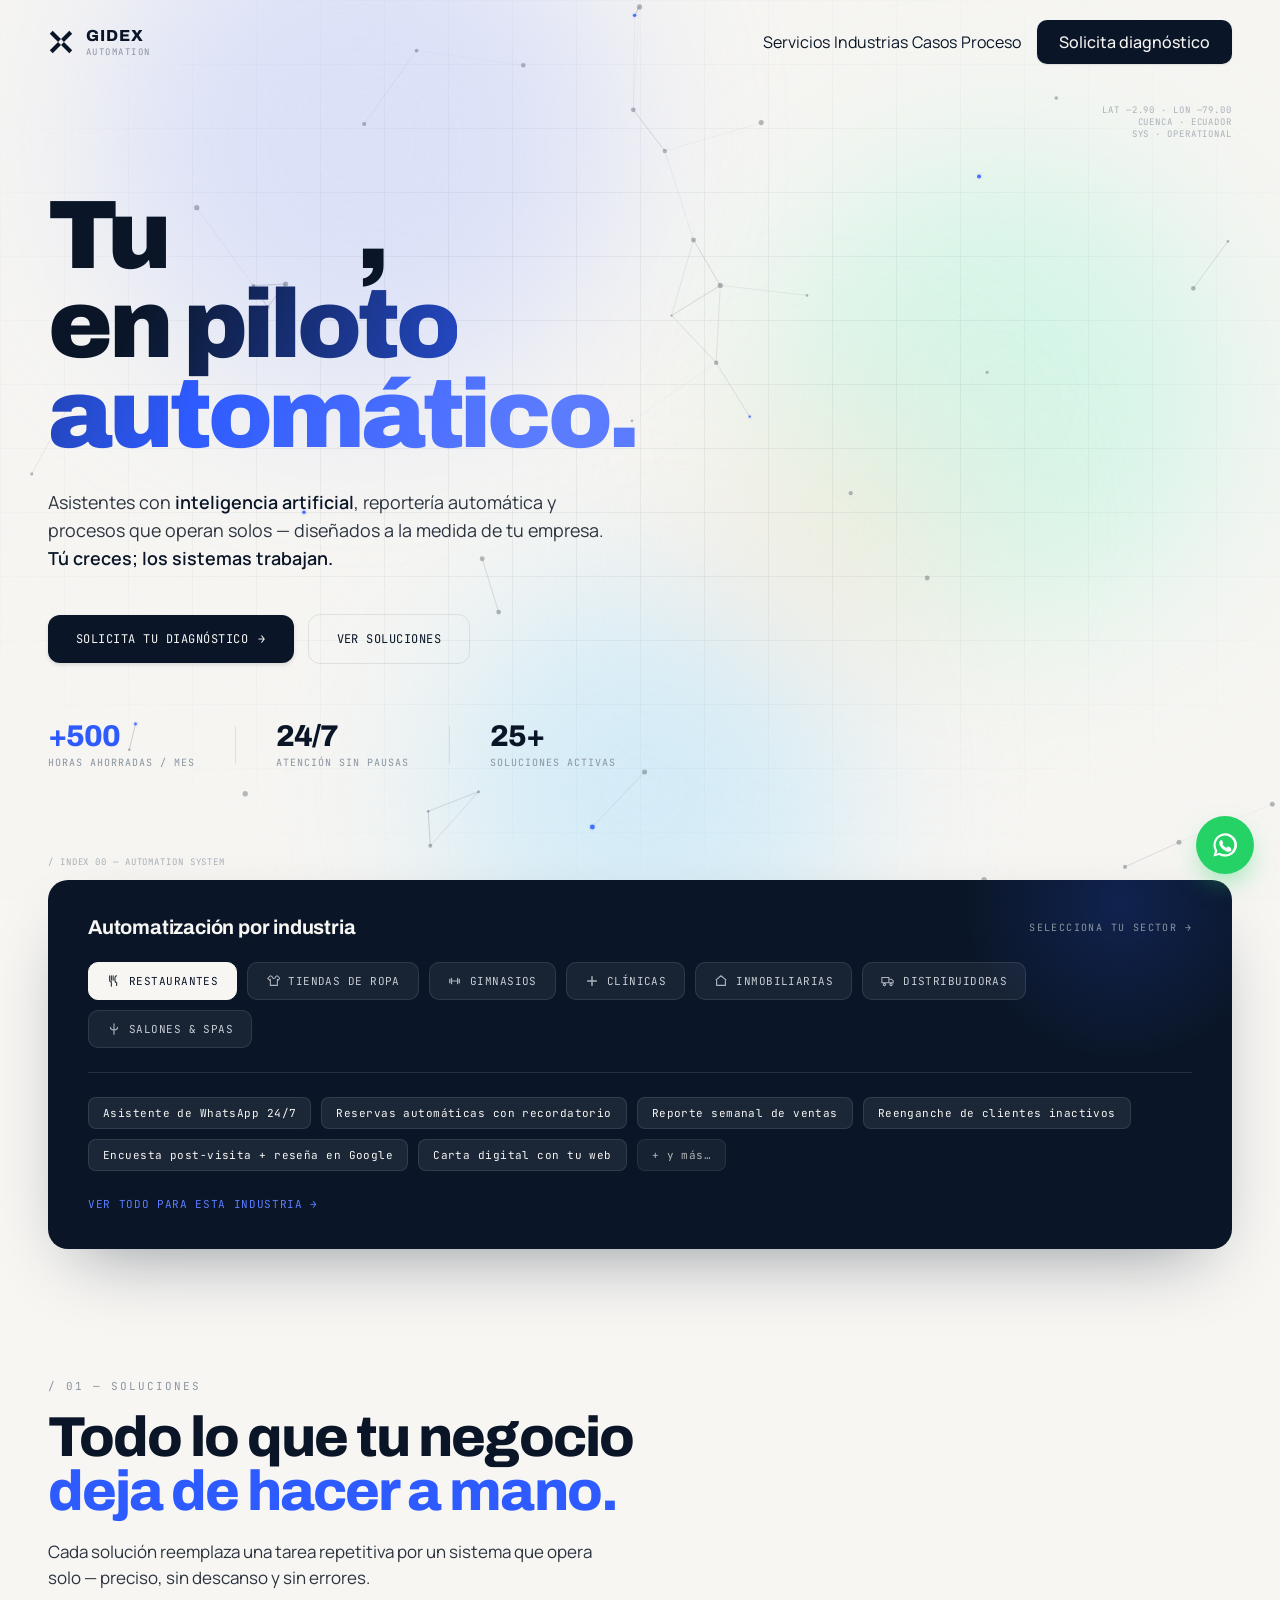
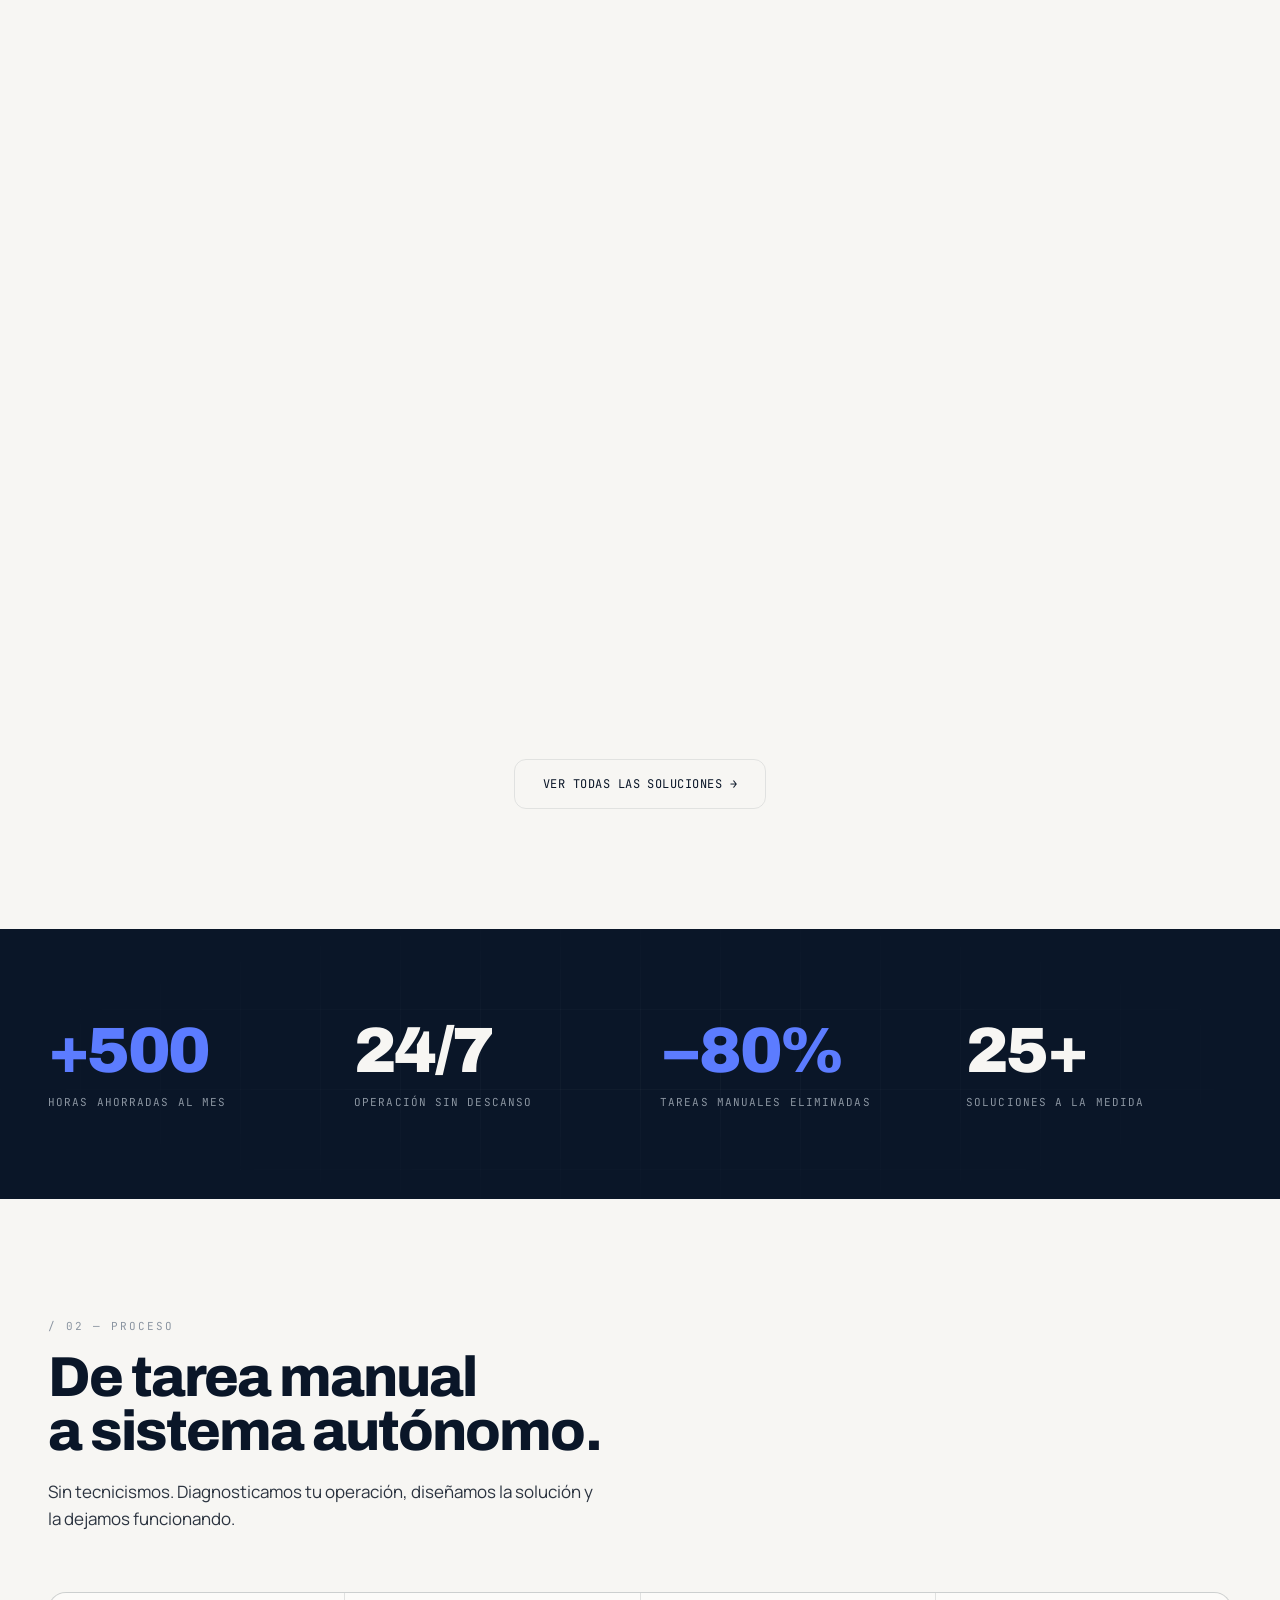
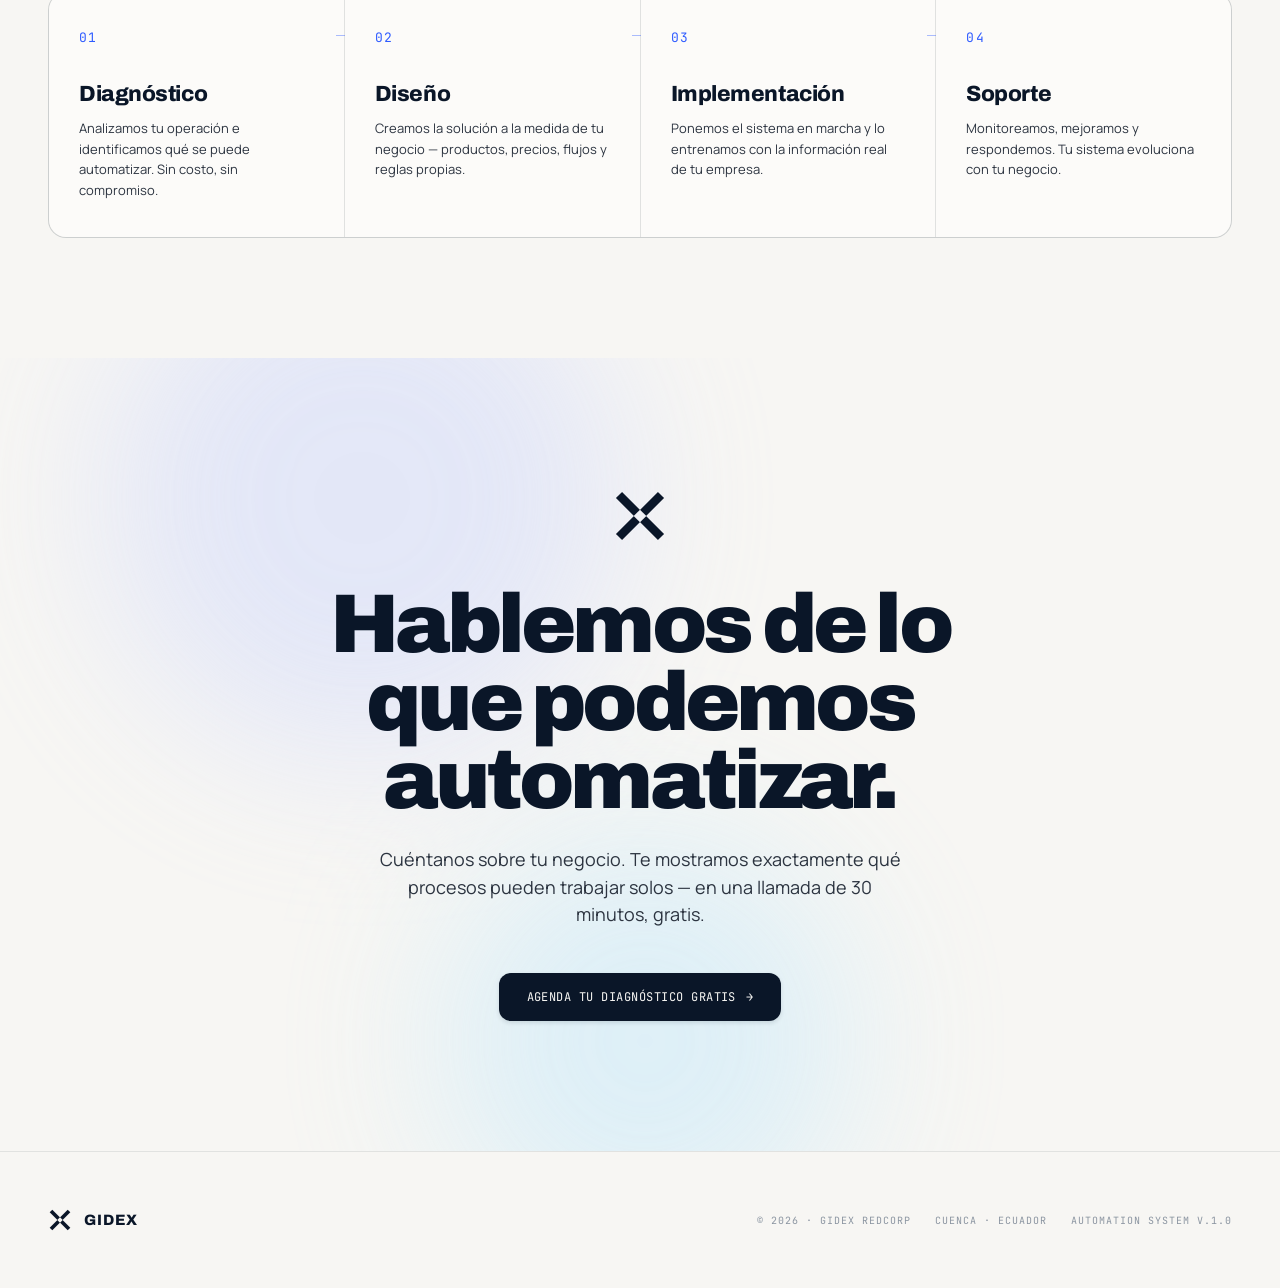
==== index.html @ 41664b33 "Add files via upload" ====
<!DOCTYPE html>
<html lang="es">
<head>
<meta charset="UTF-8" />
<meta name="viewport" content="width=device-width, initial-scale=1.0" />
<title>GIDEX — Automatización Inteligente para tu Negocio</title>
<meta name="description" content="Asistentes con IA, reportería automática y procesos que operan solos, a la medida de tu empresa en Cuenca, Ecuador." />
<link rel="canonical" href="https://app.gidex.company" />
<meta property="og:type" content="website" />
<meta property="og:title" content="GIDEX — Automatización Inteligente para tu Negocio" />
<meta property="og:description" content="Asistentes con IA, reportería automática y procesos que operan solos, a la medida de tu empresa en Cuenca, Ecuador." />
<meta property="og:url" content="https://app.gidex.company" />
<meta property="og:image" content="https://app.gidex.company/assets/ogimage.jpg" />
<meta name="twitter:card" content="summary_large_image" />
<meta name="twitter:title" content="GIDEX — Automatización Inteligente para tu Negocio" />
<meta name="twitter:description" content="Asistentes con IA, reportería automática y procesos que operan solos, a la medida de tu empresa en Cuenca, Ecuador." />
<meta name="twitter:image" content="https://app.gidex.company/assets/ogtwitter.jpg" />
<meta name="theme-color" content="#0A1628" />
<link rel="icon" type="image/png" sizes="32x32" href="/assets/favicon32.png" />
<link rel="icon" type="image/png" sizes="16x16" href="/assets/favicon16.png" />
<link rel="icon" type="image/png" sizes="192x192" href="/assets/favicon192.png" />
<link rel="apple-touch-icon" href="/assets/appletouchicon.png" />
<link rel="preconnect" href="https://fonts.googleapis.com">
<link rel="preconnect" href="https://fonts.gstatic.com" crossorigin>
<link href="https://fonts.googleapis.com/css2?family=Archivo:wght@500;600;700;800;900&family=Manrope:wght@300;400;500;600;700&family=JetBrains+Mono:wght@400;500&display=swap" rel="stylesheet">
<link rel="stylesheet" href="/assets/styles.css" />
<script defer src="/assets/app.js"></script>
</head>
<body>
<nav class="nav" id="nav">
  <a class="brand" href="/">
    <svg viewBox="0 0 200 200"><defs><mask id="nv"><rect width="200" height="200" fill="white"/><rect x="84" y="84" width="32" height="32" transform="rotate(45 100 100)" fill="black"/></mask></defs><g mask="url(#nv)"><path d="M 14 36 L 36 14 L 186 164 L 164 186 Z" fill="#0A1628"/><path d="M 164 14 L 186 36 L 36 186 L 14 164 Z" fill="#0A1628"/></g></svg>
    <div><div class="name">GIDEX</div><div class="sub">Automation</div></div>
  </a>
  <div class="nav-links" id="navLinks">
    <a data-v="servicios" href="/servicios">Servicios</a>
    <a data-v="industrias" href="/industrias">Industrias</a>
    <a data-v="casos" href="/casos">Casos</a>
    <a data-v="proceso" href="/proceso">Proceso</a>
    <a data-v="contacto" class="nav-cta" href="/contacto">Solicita diagnóstico</a>
  </div>
  <button class="burger" onclick="toggleMenu()"><span></span><span></span><span></span></button>
</nav>
<div class="view active">
  <section class="hero">
    <div class="mesh"><div class="blob b1"></div><div class="blob b2"></div><div class="blob b3"></div><div class="blob b4"></div></div>
    <div class="hero-grid-lines"></div>
    <canvas id="net"></canvas>
    <div class="hero-coord tr">LAT —2.90 · LON —79.00<br/>CUENCA · ECUADOR<br/>SYS · OPERATIONAL</div>
    <div class="hero-coord bl">/ INDEX 00 — AUTOMATION SYSTEM</div>
    <div class="hero-inner">
      <h1><span class="hl1">Tu <span class="rotator" id="hRotator"><span class="rw" id="rwWord">restaurante</span></span>,</span><br/><span class="grad">en piloto automático.</span></h1>
      <p class="hero-sub">Asistentes con <strong>inteligencia artificial</strong>, reportería automática y procesos que operan solos — diseñados a la medida de tu empresa. <strong>Tú creces; los sistemas trabajan.</strong></p>
      <div class="hero-cta-row">
        <a class="btn btn-primary" href="/contacto">Solicita tu diagnóstico <span class="arrow">→</span></a>
        <a class="btn btn-ghost" href="/servicios">Ver soluciones</a>
      </div>
      <div class="hero-trust">
        <div class="trust-item"><span class="num"><span class="accent">+500</span></span><span class="lbl">Horas ahorradas / mes</span></div>
        <div class="trust-div"></div>
        <div class="trust-item"><span class="num">24/7</span><span class="lbl">Atención sin pausas</span></div>
        <div class="trust-div"></div>
        <div class="trust-item"><span class="num">25+</span><span class="lbl">Soluciones activas</span></div>
      </div>
    </div>
  </section>

  <!-- Industry bar -->
  <section class="industries-bar">
    <div class="ind-inner">
      <div class="ind-head"><div class="t">Automatización por industria</div><div class="s">Selecciona tu sector →</div></div>
      <div class="ind-btns" id="indBtns"></div>
      <div class="ind-result" id="indResult"></div>
      <div class="ind-explore"><a id="indExplore" href="/industrias">Ver todo para esta industria →</a></div>
    </div>
  </section>

  <!-- Services preview -->
  <section class="services">
    <div class="wrap">
      <div class="sec-head reveal">
        <div class="section-num num">/ 01 — SOLUCIONES</div>
        <h2>Todo lo que tu negocio <span class="accent">deja de hacer a mano.</span></h2>
        <p>Cada solución reemplaza una tarea repetitiva por un sistema que opera solo — preciso, sin descanso y sin errores.</p>
      </div>
      <div class="svc-grid" id="svcPreview"></div>
      <div class="svc-more reveal"><a class="btn btn-ghost" href="/servicios">Ver todas las soluciones →</a></div>
    </div>
  </section>

  <!-- Impact -->
  <section class="impact">
    <div class="impact-grid">
      <div class="impact-item reveal"><div class="big"><span class="ac">+500</span></div><div class="lbl">Horas ahorradas al mes</div></div>
      <div class="impact-item reveal"><div class="big">24/7</div><div class="lbl">Operación sin descanso</div></div>
      <div class="impact-item reveal"><div class="big"><span class="ac">−80%</span></div><div class="lbl">Tareas manuales eliminadas</div></div>
      <div class="impact-item reveal"><div class="big">25+</div><div class="lbl">Soluciones a la medida</div></div>
    </div>
  </section>

  <!-- How (teaser) -->
  <section class="how">
    <div class="wrap">
      <div class="sec-head reveal">
        <div class="section-num num">/ 02 — PROCESO</div>
        <h2>De tarea manual<br/>a sistema autónomo.</h2>
        <p>Sin tecnicismos. Diagnosticamos tu operación, diseñamos la solución y la dejamos funcionando.</p>
      </div>
      <div class="steps reveal">
        <div class="step"><div class="sn">01</div><div class="st">Diagnóstico</div><div class="sd">Analizamos tu operación e identificamos qué se puede automatizar. Sin costo, sin compromiso.</div><div class="conn"></div></div>
        <div class="step"><div class="sn">02</div><div class="st">Diseño</div><div class="sd">Creamos la solución a la medida de tu negocio — productos, precios, flujos y reglas propias.</div><div class="conn"></div></div>
        <div class="step"><div class="sn">03</div><div class="st">Implementación</div><div class="sd">Ponemos el sistema en marcha y lo entrenamos con la información real de tu empresa.</div><div class="conn"></div></div>
        <div class="step"><div class="sn">04</div><div class="st">Soporte</div><div class="sd">Monitoreamos, mejoramos y respondemos. Tu sistema evoluciona con tu negocio.</div></div>
      </div>
    </div>
  </section>

  <!-- Mini CTA -->
  <section class="cta" style="min-height:auto;padding:130px 48px;">
    <div class="mesh"><div class="blob b1"></div><div class="blob b3"></div></div>
    <div class="cta-inner reveal">
      <svg class="cta-mark" viewBox="0 0 200 200"><defs><mask id="ct1"><rect width="200" height="200" fill="white"/><rect x="84" y="84" width="32" height="32" transform="rotate(45 100 100)" fill="black"/></mask></defs><g mask="url(#ct1)"><path d="M 14 36 L 36 14 L 186 164 L 164 186 Z" fill="#0A1628"/><path d="M 164 14 L 186 36 L 36 186 L 14 164 Z" fill="#0A1628"/></g></svg>
      <h2>Hablemos de lo<br/>que podemos automatizar.</h2>
      <p>Cuéntanos sobre tu negocio. Te mostramos exactamente qué procesos pueden trabajar solos — en una llamada de 30 minutos, gratis.</p>
      <a class="btn btn-primary" href="/contacto">Agenda tu diagnóstico gratis <span class="arrow">→</span></a>
    </div>
  </section>
</div>
<!-- ===== FOOTER ===== -->
<footer>
  <div class="foot-inner">
    <div class="foot-brand">
      <svg viewBox="0 0 200 200"><defs><mask id="ft"><rect width="200" height="200" fill="white"/><rect x="84" y="84" width="32" height="32" transform="rotate(45 100 100)" fill="black"/></mask></defs><g mask="url(#ft)"><path d="M 14 36 L 36 14 L 186 164 L 164 186 Z" fill="#0A1628"/><path d="M 164 14 L 186 36 L 36 186 L 14 164 Z" fill="#0A1628"/></g></svg>
      <span class="n">GIDEX</span>
    </div>
    <div class="foot-meta"><span>© 2026 · GIDEX REDCORP</span><span>Cuenca · Ecuador</span><span>Automation System v.1.0</span></div>
  </div>
</footer>

<!-- Floating WhatsApp -->
<a class="wa-fab" id="waFab" href="https://wa.me/593978961466" target="_blank" rel="noopener" aria-label="WhatsApp">
  <svg width="28" height="28" viewBox="0 0 24 24" fill="currentColor"><path d="M12 2a10 10 0 00-8.6 15l-1.3 4.8 4.9-1.3A10 10 0 1012 2zm0 18a8 8 0 01-4.1-1.1l-.3-.2-2.9.8.8-2.8-.2-.3A8 8 0 1112 20zm4.4-6c-.2-.1-1.4-.7-1.6-.8-.2-.1-.4-.1-.5.1l-.7.9c-.1.2-.3.2-.5.1a6.5 6.5 0 01-3.2-2.8c-.1-.2 0-.4.1-.5l.4-.5c.1-.2.1-.3 0-.5l-.7-1.7c-.2-.4-.4-.4-.5-.4h-.5a1 1 0 00-.7.3c-.2.3-.9.9-.9 2.2s.9 2.5 1 2.7c.1.2 1.8 2.9 4.5 4 .6.3 1.1.4 1.5.6.6.2 1.2.2 1.6.1.5-.1 1.4-.6 1.6-1.1.2-.6.2-1 .1-1.1z"/></svg>
</a>
</body>
</html>
---- assets/styles.css ----
:root{
    --ink:#0A1628; --ink-2:#16213A; --graphite:#2C3440;
    --titanium:#8B95A1; --silver:#C8CDD4;
    --paper:#F7F6F3; --paper-2:#FCFBF9; --bone:#EDEAE3;
    --line:rgba(10,22,40,0.09); --line-2:rgba(10,22,40,0.05);
    --accent:#2E5BFF; --accent-soft:#5C7CFF; --accent-deep:#1E3FCC;
    --green:#22C55E;
    --glow-1:#C7D2FE; --glow-2:#BBF7E0; --glow-3:#BAE6FD; --glow-4:#FDE6D3;
    --ease:cubic-bezier(0.22,1,0.36,1);
  }
  *{margin:0;padding:0;box-sizing:border-box;}
  html{scroll-behavior:smooth;}
  body{background:var(--paper);color:var(--ink);font-family:'Manrope',sans-serif;font-weight:400;-webkit-font-smoothing:antialiased;overflow-x:hidden;}
  body::after{content:"";position:fixed;inset:0;pointer-events:none;z-index:300;opacity:0.035;
    background-image:url("data:image/svg+xml,%3Csvg xmlns='http://www.w3.org/2000/svg' width='120' height='120'%3E%3Cfilter id='n'%3E%3CfeTurbulence type='fractalNoise' baseFrequency='0.9' numOctaves='3'/%3E%3C/filter%3E%3Crect width='100%25' height='100%25' filter='url(%23n)'/%3E%3C/svg%3E");mix-blend-mode:multiply;}
  a{text-decoration:none;color:inherit;}

  .mono{font-family:'JetBrains Mono',monospace;font-size:11px;letter-spacing:0.1em;text-transform:uppercase;color:var(--graphite);font-weight:500;}
  .mono-sm{font-family:'JetBrains Mono',monospace;font-size:10px;letter-spacing:0.14em;text-transform:uppercase;color:var(--titanium);font-weight:400;}
  .section-num{font-family:'JetBrains Mono',monospace;font-size:11px;color:var(--titanium);letter-spacing:0.18em;}
  .accent{color:var(--accent);}

  /* ===== NAV ===== */
  .nav{position:fixed;top:0;left:0;right:0;z-index:100;display:flex;justify-content:space-between;align-items:center;padding:20px 48px;transition:all 0.4s var(--ease);}
  .nav.scrolled{padding:13px 48px;background:rgba(247,246,243,0.72);backdrop-filter:blur(18px) saturate(1.4);border-bottom:1px solid var(--line);}
  .brand{display:flex;align-items:center;gap:12px;cursor:pointer;}
  .brand svg{width:26px;height:26px;transition:transform 0.6s var(--ease);}
  .brand:hover svg{transform:rotate(90deg);}
  .brand .name{font-family:'Archivo',sans-serif;font-weight:800;letter-spacing:0.06em;font-size:16px;}
  .brand .sub{font-family:'JetBrains Mono',monospace;font-size:9px;letter-spacing:0.16em;color:var(--titanium);text-transform:uppercase;margin-top:2px;}
  .nav-links{display:flex;align-items:center;gap:4px;}
  
  .nav-links a{display:inline-block;text-decoration:none;}
  .nav-links button{background:none;border:none;cursor:pointer;color:var(--graphite);font-family:'JetBrains Mono',monospace;font-size:11px;letter-spacing:0.06em;text-transform:uppercase;padding:9px 15px;border-radius:8px;transition:all 0.25s var(--ease);}
  
  .nav-links a:hover,.nav-links button:hover{color:var(--ink);background:rgba(10,22,40,0.04);}
  
  .nav-links a.active,.nav-links button.active{color:var(--ink);}
  
  .nav-links a.active::after,.nav-links button.active::after{content:"";display:block;width:4px;height:4px;border-radius:50%;background:var(--accent);margin:3px auto 0;}
  .nav-cta{margin-left:12px;background:var(--ink)!important;color:var(--paper)!important;padding:11px 22px!important;border-radius:10px;font-weight:500;box-shadow:0 1px 2px rgba(10,22,40,0.1);}
  .nav-cta:hover{background:var(--accent)!important;transform:translateY(-1px);box-shadow:0 8px 20px -6px rgba(46,91,255,0.5);}
  .nav-cta.active::after{display:none!important;}
  .burger{display:none;background:none;border:1px solid var(--line);border-radius:9px;padding:9px 11px;cursor:pointer;}
  .burger span{display:block;width:18px;height:1.6px;background:var(--ink);margin:3.5px 0;transition:0.3s var(--ease);}

  /* ===== VIEWS ===== */
  .view{display:none;}
  .view.active{display:block;}

  /* ===== shared ===== */
  .wrap{max-width:1340px;margin:0 auto;}
  .pad{padding:0 48px;}
  .btn{font-family:'JetBrains Mono',monospace;font-size:12px;letter-spacing:0.04em;text-transform:uppercase;padding:16px 28px;border-radius:12px;cursor:pointer;border:none;transition:all 0.3s var(--ease);display:inline-flex;align-items:center;gap:10px;}
  .btn-primary{background:var(--ink);color:var(--paper);box-shadow:0 2px 4px rgba(10,22,40,0.12);}
  .btn-primary:hover{background:var(--accent);transform:translateY(-2px);box-shadow:0 14px 32px -8px rgba(46,91,255,0.55);}
  .btn-primary .arrow{transition:transform 0.3s var(--ease);}
  .btn-primary:hover .arrow{transform:translateX(4px);}
  .btn-ghost{background:transparent;color:var(--ink);border:1px solid var(--line);}
  .btn-ghost:hover{border-color:var(--ink);background:rgba(10,22,40,0.03);}
  .btn-light{background:var(--paper);color:var(--ink);}
  .btn-light:hover{transform:translateY(-2px);box-shadow:0 14px 32px -8px rgba(0,0,0,0.4);}

  .reveal{opacity:0;transform:translateY(34px);transition:opacity 0.85s var(--ease),transform 0.85s var(--ease);}
  .reveal.in{opacity:1;transform:translateY(0);}

  .sec-head{margin:0 auto 60px;}
  .sec-head .num{margin-bottom:18px;}
  .sec-head h2{font-family:'Archivo',sans-serif;font-weight:800;font-size:clamp(34px,4.4vw,60px);letter-spacing:-0.035em;line-height:0.96;max-width:18ch;}
  .sec-head p{margin-top:20px;font-size:17px;line-height:1.55;color:var(--graphite);max-width:560px;}

  /* mesh */
  .mesh{position:absolute;inset:0;z-index:0;overflow:hidden;pointer-events:none;}
  .mesh .blob{position:absolute;border-radius:50%;filter:blur(80px);opacity:0.55;}
  .blob.b1{width:520px;height:520px;background:var(--glow-1);top:-120px;left:8%;animation:drift1 22s ease-in-out infinite;}
  .blob.b2{width:460px;height:460px;background:var(--glow-2);top:18%;right:4%;animation:drift2 26s ease-in-out infinite;}
  .blob.b3{width:420px;height:420px;background:var(--glow-3);bottom:-100px;left:34%;animation:drift3 30s ease-in-out infinite;}
  .blob.b4{width:300px;height:300px;background:var(--glow-4);top:42%;left:54%;opacity:0.4;animation:drift1 28s ease-in-out infinite reverse;}
  @keyframes drift1{0%,100%{transform:translate(0,0) scale(1);}50%{transform:translate(40px,30px) scale(1.08);}}
  @keyframes drift2{0%,100%{transform:translate(0,0) scale(1);}50%{transform:translate(-50px,40px) scale(1.1);}}
  @keyframes drift3{0%,100%{transform:translate(0,0) scale(1);}50%{transform:translate(30px,-40px) scale(0.94);}}

  /* ===== HERO ===== */
  .hero{position:relative;min-height:100vh;display:flex;flex-direction:column;justify-content:center;padding:120px 48px 60px;overflow:hidden;}
  #net{position:absolute;inset:0;z-index:1;width:100%;height:100%;}
  .hero-grid-lines{position:absolute;inset:0;z-index:1;pointer-events:none;background-image:linear-gradient(var(--line-2) 1px,transparent 1px),linear-gradient(90deg,var(--line-2) 1px,transparent 1px);background-size:64px 64px;mask-image:radial-gradient(ellipse 80% 70% at 50% 45%,#000 30%,transparent 80%);}
  .hero-inner{position:relative;z-index:3;max-width:1340px;margin:0 auto;width:100%;}
  .hero-eyebrow{display:inline-flex;gap:12px;align-items:center;margin-bottom:30px;padding:8px 16px 8px 8px;border:1px solid var(--line);border-radius:100px;background:rgba(252,251,249,0.6);backdrop-filter:blur(8px);opacity:0;animation:rise 0.9s var(--ease) 0.1s forwards;}
  .hero-eyebrow .pill{font-family:'JetBrains Mono',monospace;font-size:10px;letter-spacing:0.1em;text-transform:uppercase;background:var(--ink);color:var(--paper);padding:4px 10px;border-radius:100px;}
  .hero-eyebrow .txt{font-family:'JetBrains Mono',monospace;font-size:11px;letter-spacing:0.08em;color:var(--graphite);text-transform:uppercase;}
  .live-dot{width:6px;height:6px;border-radius:50%;background:var(--green);animation:ping 2s infinite;}
  @keyframes ping{0%{box-shadow:0 0 0 0 rgba(34,197,94,0.5);}70%{box-shadow:0 0 0 7px rgba(34,197,94,0);}100%{box-shadow:0 0 0 0 rgba(34,197,94,0);}}
  .hero h1{font-family:'Archivo',sans-serif;font-weight:900;letter-spacing:-0.045em;line-height:0.92;font-size:clamp(48px,7.6vw,108px);max-width:14ch;opacity:0;animation:rise 1s var(--ease) 0.22s forwards;}
  .hero-kicker{display:inline-flex;align-items:center;gap:16px;margin-bottom:34px;opacity:0;animation:rise 0.9s var(--ease) 0.1s forwards;}
  .hero-kicker .hk-rule{width:0;height:2px;background:var(--accent);flex-shrink:0;animation:drawRule 0.7s var(--ease) 0.65s forwards;}
  .hero-kicker .hk-text{font-family:'JetBrains Mono',monospace;font-size:12px;letter-spacing:0.16em;text-transform:uppercase;color:var(--graphite);}
  @keyframes drawRule{from{width:0;}to{width:44px;}}
  .hero h1 .grad{background:linear-gradient(110deg,var(--ink) 10%,var(--accent) 55%,var(--accent-soft) 90%);-webkit-background-clip:text;background-clip:text;-webkit-text-fill-color:transparent;}
  .hero h1 .hl1{white-space:nowrap;}
  .hero h1 .rotator{display:inline-block;position:relative;vertical-align:baseline;transition:width 0.42s var(--ease);}
  .hero h1 .rotator .rw{display:inline-block;white-space:nowrap;transition:opacity 0.32s var(--ease),transform 0.32s var(--ease),filter 0.32s var(--ease);}
  .hero-sub{margin-top:30px;font-size:clamp(16px,1.4vw,19px);line-height:1.55;color:var(--graphite);max-width:560px;opacity:0;animation:rise 1s var(--ease) 0.36s forwards;}
  .hero-sub strong{color:var(--ink);font-weight:600;}
  .hero-cta-row{margin-top:42px;display:flex;gap:14px;align-items:center;flex-wrap:wrap;opacity:0;animation:rise 1s var(--ease) 0.5s forwards;}
  .hero-trust{margin-top:56px;display:flex;gap:40px;align-items:center;flex-wrap:wrap;opacity:0;animation:rise 1s var(--ease) 0.64s forwards;}
  .trust-item{display:flex;flex-direction:column;gap:4px;}
  .trust-item .num{font-family:'Archivo',sans-serif;font-weight:800;font-size:30px;letter-spacing:-0.03em;}
  .trust-item .lbl{font-family:'JetBrains Mono',monospace;font-size:10px;letter-spacing:0.1em;text-transform:uppercase;color:var(--titanium);}
  .trust-div{width:1px;height:38px;background:var(--line);}
  @keyframes rise{from{opacity:0;transform:translateY(28px);}to{opacity:1;transform:translateY(0);}}
  .hero-coord{position:absolute;z-index:3;font-family:'JetBrains Mono',monospace;font-size:9px;letter-spacing:0.1em;color:var(--titanium);text-transform:uppercase;opacity:0.7;}
  .hero-coord.tr{top:104px;right:48px;text-align:right;}
  .hero-coord.bl{bottom:32px;left:48px;}

  /* ===== INDUSTRY BAR ===== */
  .industries-bar{padding:0 48px;position:relative;z-index:5;margin-top:-20px;margin-bottom:130px;}
  .ind-inner{max-width:1340px;margin:0 auto;background:var(--ink);border-radius:20px;padding:36px 40px;box-shadow:0 30px 70px -30px rgba(10,22,40,0.45);position:relative;overflow:hidden;}
  .ind-inner::before{content:"";position:absolute;top:-40%;right:-5%;width:340px;height:340px;background:radial-gradient(circle,rgba(46,91,255,0.18),transparent 65%);}
  .ind-head{display:flex;justify-content:space-between;align-items:center;margin-bottom:24px;position:relative;z-index:2;flex-wrap:wrap;gap:12px;}
  .ind-head .t{font-family:'Archivo',sans-serif;font-weight:700;font-size:20px;color:var(--paper);letter-spacing:-0.01em;}
  .ind-head .s{font-family:'JetBrains Mono',monospace;font-size:10px;letter-spacing:0.14em;text-transform:uppercase;color:var(--titanium);}
  .ind-btns{display:flex;gap:10px;flex-wrap:wrap;position:relative;z-index:2;}
  .ind-btn{font-family:'JetBrains Mono',monospace;font-size:11px;letter-spacing:0.04em;text-transform:uppercase;padding:11px 18px;border-radius:10px;cursor:pointer;background:rgba(255,255,255,0.06);color:var(--silver);border:1px solid rgba(255,255,255,0.1);transition:all 0.25s var(--ease);display:flex;align-items:center;gap:8px;}
  .ind-btn:hover{background:rgba(255,255,255,0.12);color:var(--paper);transform:translateY(-1px);}
  .ind-btn.active{background:var(--paper);color:var(--ink);border-color:var(--paper);}
  .ind-btn .ico{width:14px;height:14px;opacity:0.85;}
  .ind-result{margin-top:24px;padding-top:24px;border-top:1px solid rgba(255,255,255,0.1);position:relative;z-index:2;display:flex;gap:10px;flex-wrap:wrap;min-height:44px;align-items:center;}
  .ind-tag{font-family:'JetBrains Mono',monospace;font-size:11px;letter-spacing:0.04em;color:var(--paper);padding:8px 14px;border-radius:8px;background:rgba(255,255,255,0.07);border:1px solid rgba(255,255,255,0.1);animation:tagIn 0.4s var(--ease) backwards;cursor:pointer;transition:all 0.2s var(--ease);}
  .ind-tag:hover{background:rgba(46,91,255,0.25);border-color:var(--accent-soft);}
  .ind-explore{margin-top:20px;position:relative;z-index:2;}
  .ind-explore a,.ind-explore button{background:none;border:none;color:var(--accent-soft);font-family:'JetBrains Mono',monospace;font-size:11px;letter-spacing:0.06em;text-transform:uppercase;cursor:pointer;display:inline-flex;align-items:center;gap:8px;transition:gap 0.25s var(--ease);}
  .ind-explore a:hover,.ind-explore button:hover{gap:14px;}
  @keyframes tagIn{from{opacity:0;transform:scale(0.9) translateY(6px);}to{opacity:1;transform:scale(1) translateY(0);}}

  /* ===== SERVICES preview (home) & full ===== */
  .services{padding:0 48px 120px;}
  .svc-grid{display:grid;grid-template-columns:repeat(3,1fr);gap:20px;}
  .svc-card{background:var(--paper-2);border:1px solid var(--line);border-radius:18px;padding:32px;position:relative;overflow:hidden;transition:all 0.4s var(--ease);min-height:280px;display:flex;flex-direction:column;}
  .svc-card::before{content:"";position:absolute;inset:0;pointer-events:none;background:radial-gradient(420px circle at var(--mx,50%) var(--my,0%),rgba(46,91,255,0.07),transparent 60%);opacity:0;transition:opacity 0.4s var(--ease);}
  .svc-card:hover{border-color:rgba(46,91,255,0.4);transform:translateY(-4px);box-shadow:0 24px 50px -24px rgba(10,22,40,0.22);}
  .svc-card:hover::before{opacity:1;}
  .svc-card.feature{background:var(--ink);border-color:var(--ink);}
  .svc-card.feature .svc-name{color:var(--paper);}
  .svc-card.feature .svc-desc{color:var(--silver);}
  .svc-card.feature .svc-num{color:var(--titanium);}
  .svc-card.feature .svc-ideal{border-color:rgba(255,255,255,0.12);color:var(--silver);}
  .svc-card.feature .svc-ico{color:var(--accent-soft);}
  .svc-card.feature::before{background:radial-gradient(420px circle at var(--mx,50%) var(--my,0%),rgba(46,91,255,0.25),transparent 60%);}
  .svc-top{display:flex;justify-content:space-between;align-items:flex-start;margin-bottom:22px;}
  .svc-num{font-family:'JetBrains Mono',monospace;font-size:11px;letter-spacing:0.16em;color:var(--titanium);}
  .svc-ico{width:40px;height:40px;color:var(--ink);}
  .svc-tag{font-family:'JetBrains Mono',monospace;font-size:9px;letter-spacing:0.1em;text-transform:uppercase;padding:4px 9px;border-radius:6px;background:var(--accent);color:#fff;}
  .svc-name{font-family:'Archivo',sans-serif;font-weight:800;font-size:21px;letter-spacing:-0.02em;line-height:1.1;margin-bottom:12px;}
  .svc-desc{font-size:14px;line-height:1.6;color:var(--graphite);flex:1;}
  .svc-bullets{list-style:none;margin:18px 0 0;display:none;}
  .svc-bullets li{font-size:13px;line-height:1.5;color:var(--graphite);padding-left:20px;position:relative;margin-bottom:8px;}
  .svc-bullets li::before{content:"";position:absolute;left:0;top:7px;width:6px;height:6px;background:var(--accent);transform:rotate(45deg);}
  .svc-card.feature .svc-bullets li{color:var(--silver);}
  .svc-card.open .svc-bullets{display:block;animation:rise 0.4s var(--ease);}
  .svc-ideal{margin-top:20px;padding-top:16px;border-top:1px solid var(--line);font-family:'JetBrains Mono',monospace;font-size:10px;letter-spacing:0.06em;color:var(--titanium);text-transform:uppercase;}
  .svc-expand{margin-top:18px;align-self:flex-start;position:relative;z-index:3;font-family:'JetBrains Mono',monospace;font-size:10px;letter-spacing:0.08em;text-transform:uppercase;color:var(--accent);cursor:pointer;display:inline-flex;align-items:center;gap:8px;background:rgba(46,91,255,0.06);border:1px solid rgba(46,91,255,0.28);padding:11px 16px;border-radius:10px;transition:all 0.25s var(--ease);}
  .svc-expand:hover{background:var(--accent);color:#fff;border-color:var(--accent);transform:translateY(-1px);box-shadow:0 8px 20px -8px rgba(46,91,255,0.5);}
  .svc-expand .pm{font-size:13px;line-height:1;}
  .svc-card.feature .svc-expand{color:var(--accent-soft);background:rgba(92,124,255,0.14);border-color:rgba(92,124,255,0.4);}
  .svc-card.feature .svc-expand:hover{background:var(--accent);color:#fff;}
  .svc-expand .pm{transition:transform 0.3s var(--ease);}
  .svc-card.open .svc-expand .pm{transform:rotate(45deg);}
  .svc-more{margin:44px auto 0;text-align:center;}

  /* category filters */
  .cat-filters{display:flex;gap:10px;flex-wrap:wrap;margin-bottom:40px;}
  .cat-filter{font-family:'JetBrains Mono',monospace;font-size:11px;letter-spacing:0.05em;text-transform:uppercase;padding:10px 18px;border-radius:10px;cursor:pointer;background:var(--paper-2);color:var(--graphite);border:1px solid var(--line);transition:all 0.25s var(--ease);}
  .cat-filter:hover{border-color:var(--ink);}
  .cat-filter.active{background:var(--ink);color:var(--paper);border-color:var(--ink);}

  /* ===== IMPACT BAND ===== */
  .impact{padding:90px 48px;background:var(--ink);position:relative;overflow:hidden;}
  .impact::before{content:"";position:absolute;inset:0;background-image:linear-gradient(rgba(255,255,255,0.03) 1px,transparent 1px),linear-gradient(90deg,rgba(255,255,255,0.03) 1px,transparent 1px);background-size:80px 80px;mask-image:radial-gradient(ellipse 70% 80% at 50% 50%,#000,transparent 80%);}
  .impact-grid{max-width:1340px;margin:0 auto;display:grid;grid-template-columns:repeat(4,1fr);gap:40px;position:relative;z-index:2;}
  .impact-item{text-align:left;}
  .impact-item .big{font-family:'Archivo',sans-serif;font-weight:900;font-size:clamp(40px,5vw,64px);letter-spacing:-0.04em;color:var(--paper);line-height:1;}
  .impact-item .big .ac{color:var(--accent-soft);}
  .impact-item .lbl{font-family:'JetBrains Mono',monospace;font-size:11px;letter-spacing:0.1em;text-transform:uppercase;color:var(--titanium);margin-top:12px;}

  /* ===== HOW ===== */
  .how{padding:120px 48px;background:var(--paper);}
  .steps{display:grid;grid-template-columns:repeat(4,1fr);gap:1px;background:var(--line);border:1px solid var(--line);border-radius:18px;overflow:hidden;margin-top:56px;}
  .step{background:var(--paper-2);padding:36px 30px;position:relative;transition:background 0.3s var(--ease);}
  .step:hover{background:#fff;}
  .step .sn{font-family:'JetBrains Mono',monospace;font-size:13px;color:var(--accent);letter-spacing:0.1em;margin-bottom:36px;}
  .step .st{font-family:'Archivo',sans-serif;font-weight:800;font-size:22px;letter-spacing:-0.02em;margin-bottom:12px;}
  .step .sd{font-size:13px;line-height:1.6;color:var(--graphite);}
  .step .conn{position:absolute;top:42px;right:-8px;width:16px;height:1px;background:var(--accent);opacity:0.4;}

  /* ===== INDUSTRIES VIEW ===== */
  .iv{padding:140px 48px 120px;}
  .iv-layout{display:grid;grid-template-columns:280px 1fr;gap:48px;align-items:start;}
  .iv-nav{position:sticky;top:100px;display:flex;flex-direction:column;gap:6px;}
  .iv-nav button{text-align:left;background:none;border:none;border-left:2px solid var(--line);cursor:pointer;padding:14px 18px;font-family:'Manrope',sans-serif;font-weight:600;font-size:16px;color:var(--titanium);transition:all 0.25s var(--ease);display:flex;align-items:center;gap:12px;}
  .iv-nav button:hover{color:var(--ink);border-color:var(--silver);}
  .iv-nav button.active{color:var(--ink);border-color:var(--accent);background:linear-gradient(90deg,rgba(46,91,255,0.05),transparent);}
  .iv-nav button .ico{width:18px;height:18px;}
  .iv-panel{min-height:500px;}
  .iv-detail{animation:rise 0.5s var(--ease);}
  .iv-detail .ehead{font-family:'JetBrains Mono',monospace;font-size:11px;letter-spacing:0.16em;text-transform:uppercase;color:var(--accent);margin-bottom:18px;}
  .iv-detail h3{font-family:'Archivo',sans-serif;font-weight:800;font-size:clamp(32px,4vw,52px);letter-spacing:-0.035em;line-height:0.98;margin-bottom:20px;}
  .iv-detail .lead{font-size:18px;line-height:1.55;color:var(--graphite);max-width:600px;margin-bottom:14px;}
  .iv-prob{display:inline-flex;align-items:center;gap:10px;background:var(--paper-2);border:1px solid var(--line);border-radius:100px;padding:10px 18px;font-size:13px;color:var(--graphite);margin-bottom:40px;}
  .iv-prob b{color:var(--ink);}
  .iv-sol-grid{display:grid;grid-template-columns:repeat(2,1fr);gap:14px;}
  .iv-sol{background:var(--paper-2);border:1px solid var(--line);border-radius:14px;padding:22px 24px;display:flex;gap:16px;align-items:flex-start;transition:all 0.3s var(--ease);}
  .iv-sol:hover{border-color:rgba(46,91,255,0.4);transform:translateX(4px);box-shadow:0 12px 28px -16px rgba(10,22,40,0.2);}
  .iv-sol .dot{width:8px;height:8px;background:var(--accent);transform:rotate(45deg);margin-top:6px;flex-shrink:0;}
  .iv-sol .txt{font-size:14px;line-height:1.5;color:var(--ink);font-weight:500;}
  .iv-case{margin-top:40px;background:var(--ink);border-radius:18px;padding:36px 40px;position:relative;overflow:hidden;}
  .iv-case::before{content:"";position:absolute;top:-30%;right:-5%;width:280px;height:280px;background:radial-gradient(circle,rgba(46,91,255,0.2),transparent 65%);}
  .iv-case .ec{font-family:'JetBrains Mono',monospace;font-size:10px;letter-spacing:0.14em;text-transform:uppercase;color:var(--titanium);margin-bottom:14px;position:relative;z-index:2;}
  .iv-case .ct{font-family:'Manrope',sans-serif;font-size:18px;line-height:1.5;color:var(--paper);max-width:560px;position:relative;z-index:2;}
  .iv-case .ct b{color:var(--accent-soft);}

  /* ===== CASES VIEW ===== */
  .cv{padding:140px 48px 120px;}
  .case-grid{display:grid;grid-template-columns:repeat(2,1fr);gap:24px;margin-top:20px;}
  .case-card{background:var(--paper-2);border:1px solid var(--line);border-radius:20px;overflow:hidden;transition:all 0.4s var(--ease);}
  .case-card:hover{transform:translateY(-5px);box-shadow:0 30px 60px -30px rgba(10,22,40,0.25);border-color:rgba(46,91,255,0.3);}
  .case-top{padding:32px 32px 0;display:flex;justify-content:space-between;align-items:flex-start;}
  .case-ind{font-family:'JetBrains Mono',monospace;font-size:10px;letter-spacing:0.14em;text-transform:uppercase;color:var(--accent);}
  .case-loc{font-family:'JetBrains Mono',monospace;font-size:10px;color:var(--titanium);letter-spacing:0.1em;}
  .case-card h3{font-family:'Archivo',sans-serif;font-weight:800;font-size:26px;letter-spacing:-0.025em;padding:14px 32px 0;}
  .case-ba{padding:26px 32px;display:grid;grid-template-columns:1fr 1fr;gap:16px;}
  .ba-col{padding:18px;border-radius:12px;}
  .ba-before{background:rgba(10,22,40,0.04);}
  .ba-after{background:var(--ink);}
  .ba-col .h{font-family:'JetBrains Mono',monospace;font-size:9px;letter-spacing:0.14em;text-transform:uppercase;margin-bottom:10px;}
  .ba-before .h{color:var(--titanium);}
  .ba-after .h{color:var(--accent-soft);}
  .ba-col .t{font-size:13px;line-height:1.5;}
  .ba-before .t{color:var(--graphite);}
  .ba-after .t{color:var(--paper);}
  .case-results{padding:0 32px 32px;display:flex;gap:28px;border-top:1px solid var(--line);margin-top:0;padding-top:24px;}
  .case-res{display:flex;flex-direction:column;}
  .case-res .n{font-family:'Archivo',sans-serif;font-weight:900;font-size:34px;letter-spacing:-0.04em;color:var(--accent);line-height:1;}
  .case-res .l{font-family:'JetBrains Mono',monospace;font-size:9px;letter-spacing:0.08em;text-transform:uppercase;color:var(--titanium);margin-top:6px;}
  .case-disc{max-width:1340px;margin:48px auto 0;font-family:'JetBrains Mono',monospace;font-size:10px;letter-spacing:0.06em;color:var(--titanium);text-align:center;}

  /* ===== PROCESS VIEW ===== */
  .pv{padding:140px 48px 120px;}
  .pv-steps{display:flex;flex-direction:column;gap:0;margin-top:40px;border-top:1px solid var(--line);}
  .pv-step{display:grid;grid-template-columns:120px 1fr 1fr;gap:40px;padding:48px 0;border-bottom:1px solid var(--line);align-items:start;transition:background 0.3s var(--ease);}
  .pv-step:hover{background:linear-gradient(90deg,rgba(46,91,255,0.03),transparent);}
  .pv-step .pn{font-family:'Archivo',sans-serif;font-weight:900;font-size:46px;letter-spacing:-0.04em;color:var(--silver);}
  .pv-step .pt{font-family:'Archivo',sans-serif;font-weight:800;font-size:26px;letter-spacing:-0.02em;}
  .pv-step .pd{font-size:15px;line-height:1.6;color:var(--graphite);}
  .pv-step .ptime{font-family:'JetBrains Mono',monospace;font-size:10px;letter-spacing:0.1em;text-transform:uppercase;color:var(--accent);margin-top:12px;}
  .faq{max-width:840px;margin:90px auto 0;}
  .faq h3{font-family:'Archivo',sans-serif;font-weight:800;font-size:32px;letter-spacing:-0.03em;margin-bottom:32px;text-align:center;}
  .faq-item{border-bottom:1px solid var(--line);}
  .faq-q{width:100%;text-align:left;background:none;border:none;cursor:pointer;padding:24px 0;display:flex;justify-content:space-between;align-items:center;gap:24px;font-family:'Manrope',sans-serif;font-weight:600;font-size:17px;color:var(--ink);}
  .faq-q .pm{font-family:'JetBrains Mono',monospace;color:var(--accent);font-size:20px;transition:transform 0.3s var(--ease);flex-shrink:0;}
  .faq-item.open .faq-q .pm{transform:rotate(45deg);}
  .faq-a{max-height:0;overflow:hidden;transition:max-height 0.4s var(--ease);}
  .faq-item.open .faq-a{max-height:200px;}
  .faq-a p{padding:0 0 24px;font-size:15px;line-height:1.6;color:var(--graphite);max-width:90%;}

  /* ===== CONTACT VIEW ===== */
  .cta{padding:150px 48px;text-align:center;position:relative;overflow:hidden;min-height:90vh;display:flex;align-items:center;}
  .cta .mesh{opacity:0.75;}
  .cta-inner{max-width:880px;margin:0 auto;position:relative;z-index:3;width:100%;}
  .cta-mark{margin:0 auto 36px;width:56px;height:56px;}
  .cta h2{font-family:'Archivo',sans-serif;font-weight:900;font-size:clamp(40px,6.5vw,86px);letter-spacing:-0.045em;line-height:0.94;}
  .cta p{margin:26px auto 44px;font-size:18px;line-height:1.55;color:var(--graphite);max-width:540px;}
  .cform{max-width:560px;margin:0 auto;text-align:left;background:var(--paper-2);border:1px solid var(--line);border-radius:20px;padding:40px;box-shadow:0 30px 70px -40px rgba(10,22,40,0.3);}
  .cform .row{display:grid;grid-template-columns:1fr 1fr;gap:14px;}
  .field{margin-bottom:16px;}
  .field label{display:block;font-family:'JetBrains Mono',monospace;font-size:10px;letter-spacing:0.1em;text-transform:uppercase;color:var(--titanium);margin-bottom:8px;}
  .field input,.field select,.field textarea{width:100%;padding:14px 16px;border:1px solid var(--line);border-radius:11px;background:var(--paper);font-family:'Manrope',sans-serif;font-size:15px;color:var(--ink);transition:all 0.25s var(--ease);}
  .field input:focus,.field select:focus,.field textarea:focus{outline:none;border-color:var(--accent);box-shadow:0 0 0 3px rgba(46,91,255,0.12);}
  .field textarea{resize:vertical;min-height:90px;}
  .cform .btn{width:100%;justify-content:center;margin-top:6px;}
  .cform-alt{margin-top:20px;text-align:center;font-family:'JetBrains Mono',monospace;font-size:11px;letter-spacing:0.06em;color:var(--titanium);}
  .cform-alt a{color:var(--accent);}
  .cform-success{display:none;text-align:center;padding:20px;}
  .cform-success.show{display:block;animation:rise 0.5s var(--ease);}
  .cform-success .ico{width:56px;height:56px;margin:0 auto 18px;border-radius:50%;background:rgba(34,197,94,0.12);display:flex;align-items:center;justify-content:center;}
  .cform-success h3{font-family:'Archivo',sans-serif;font-weight:800;font-size:24px;margin-bottom:10px;}
  .cform-success p{font-size:15px;color:var(--graphite);margin:0;}

  /* ===== INDUSTRY SELECTION ===== */
  .iv-sel-hint{font-family:'JetBrains Mono',monospace;font-size:11px;letter-spacing:0.06em;text-transform:uppercase;color:var(--accent);margin-bottom:16px;}
  .iv-sol{cursor:pointer;user-select:none;}
  .iv-sol .check{margin-left:auto;width:20px;height:20px;border:1.5px solid var(--silver);border-radius:6px;flex-shrink:0;display:flex;align-items:center;justify-content:center;transition:all 0.25s var(--ease);}
  .iv-sol.selected{border-color:var(--accent);background:linear-gradient(90deg,rgba(46,91,255,0.07),var(--paper-2));}
  .iv-sol.selected .check{background:var(--accent);border-color:var(--accent);}
  .iv-sol.selected .check::after{content:"";width:9px;height:5px;border-left:2px solid #fff;border-bottom:2px solid #fff;transform:rotate(-45deg) translateY(-1px);}
  .iv-sol.iv-more{cursor:pointer;border-style:dashed;}
  .iv-sol.iv-more:hover{border-color:var(--accent);}
  .iv-actionbar{display:flex;align-items:center;justify-content:space-between;gap:16px;margin-top:24px;padding:18px 22px;border-radius:14px;background:var(--ink);
    opacity:0;transform:translateY(10px);pointer-events:none;transition:all 0.35s var(--ease);flex-wrap:wrap;}
  .iv-actionbar.show{opacity:1;transform:translateY(0);pointer-events:auto;}
  .iv-ab-count{font-family:'JetBrains Mono',monospace;font-size:12px;letter-spacing:0.06em;text-transform:uppercase;color:var(--paper);}
  .iv-ab-count span{color:var(--accent-soft);font-weight:500;}

  /* ===== COTIZA PAGE ===== */
  .cotiza-badge{display:inline-flex;align-items:center;gap:10px;margin:0 auto 28px;padding:9px 18px;border:1px solid var(--line);border-radius:100px;background:rgba(252,251,249,0.7);backdrop-filter:blur(8px);font-family:'JetBrains Mono',monospace;font-size:11px;letter-spacing:0.08em;text-transform:uppercase;color:var(--graphite);}
  .grad-ink{background:linear-gradient(110deg,var(--accent) 0%,var(--accent-soft) 70%);-webkit-background-clip:text;background-clip:text;-webkit-text-fill-color:transparent;}
  .cotiza-subject{display:inline-flex;align-items:center;gap:8px;margin:22px auto 0;padding:10px 18px;border-radius:100px;background:var(--ink);color:var(--paper);font-family:'JetBrains Mono',monospace;font-size:12px;letter-spacing:0.04em;}
  .cotiza-subject span{color:var(--accent-soft);}
  .cotiza-actions{display:flex;gap:14px;justify-content:center;align-items:center;flex-wrap:wrap;margin-top:8px;}
  .btn-wa{background:#25D366;color:#fff;box-shadow:0 8px 24px -8px rgba(37,211,102,0.6);}
  .btn-wa:hover{background:#1EBE5A;transform:translateY(-2px);box-shadow:0 16px 36px -10px rgba(37,211,102,0.7);}
  .cotiza-wa-num{margin-top:24px;font-family:'JetBrains Mono',monospace;font-size:13px;letter-spacing:0.1em;color:var(--graphite);}

  /* ===== FLOATING WHATSAPP ===== */
  .wa-fab{position:fixed;bottom:26px;right:26px;z-index:150;width:58px;height:58px;border-radius:50%;background:#25D366;color:#fff;display:flex;align-items:center;justify-content:center;box-shadow:0 12px 28px -8px rgba(37,211,102,0.6);transition:all 0.3s var(--ease);animation:fabPing 2.6s infinite;}
  .wa-fab:hover{transform:scale(1.08);box-shadow:0 18px 40px -10px rgba(37,211,102,0.75);}
  @keyframes fabPing{0%{box-shadow:0 12px 28px -8px rgba(37,211,102,0.6),0 0 0 0 rgba(37,211,102,0.45);}70%{box-shadow:0 12px 28px -8px rgba(37,211,102,0.6),0 0 0 16px rgba(37,211,102,0);}100%{box-shadow:0 12px 28px -8px rgba(37,211,102,0.6),0 0 0 0 rgba(37,211,102,0);}}

  /* ===== FOOTER ===== */
  footer{padding:56px 48px;border-top:1px solid var(--line);background:var(--paper);}
  .foot-inner{max-width:1340px;margin:0 auto;display:flex;justify-content:space-between;align-items:center;flex-wrap:wrap;gap:24px;}
  .foot-brand{display:flex;align-items:center;gap:12px;}
  .foot-brand svg{width:24px;height:24px;}
  .foot-brand .n{font-family:'Archivo',sans-serif;font-weight:800;letter-spacing:0.06em;font-size:15px;}
  .foot-meta{font-family:'JetBrains Mono',monospace;font-size:10px;letter-spacing:0.1em;text-transform:uppercase;color:var(--titanium);display:flex;gap:24px;flex-wrap:wrap;}

  /* ===== RESPONSIVE ===== */
  @media(max-width:1024px){
    .svc-grid{grid-template-columns:repeat(2,1fr);}
    .steps{grid-template-columns:repeat(2,1fr);}
    .impact-grid{grid-template-columns:repeat(2,1fr);gap:32px;}
    .iv-layout{grid-template-columns:1fr;}
    .iv-nav{position:static;flex-direction:row;overflow-x:auto;padding-bottom:8px;}
    .iv-nav button{border-left:none;border-bottom:2px solid var(--line);white-space:nowrap;}
    .iv-nav button.active{background:none;}
    .case-grid{grid-template-columns:1fr;}
    .pv-step{grid-template-columns:60px 1fr;gap:20px;}
    .pv-step .pd-wrap{grid-column:1/-1;}
  }
  @media(max-width:768px){
    .nav,.hero,.industries-bar,.services,.impact,.how,.iv,.cv,.pv,.cta,footer{padding-left:22px;padding-right:22px;}
    .nav-links{display:none;}
    .nav-links.open{display:flex;flex-direction:column;position:absolute;top:64px;right:22px;background:var(--paper-2);border:1px solid var(--line);border-radius:14px;padding:12px;box-shadow:0 20px 40px -20px rgba(10,22,40,0.3);gap:4px;}
    .burger{display:block;}
    .svc-grid{grid-template-columns:1fr;}
    .steps{grid-template-columns:1fr;}
    .impact-grid{grid-template-columns:1fr 1fr;}
    .trust-item .lbl{white-space:nowrap;}
    .iv-prob{flex-wrap:wrap;align-items:center;border-radius:16px;}
    .iv-prob .iv-prob-lbl{white-space:nowrap;}
    .iv-prob b{flex-basis:100%;}
    .iv-sol-grid{grid-template-columns:1fr;}
    .case-ba{grid-template-columns:1fr;}
    .hero-trust{gap:24px;}.trust-div{display:none;}.hero-coord{display:none;}
    .cform .row{grid-template-columns:1fr;}
    .pv-step{grid-template-columns:1fr;}
  }
/* ===== MOBILE: hero particles do not interact with scroll/touch ===== */
@media(max-width:768px){
  #net{pointer-events:none;}
}
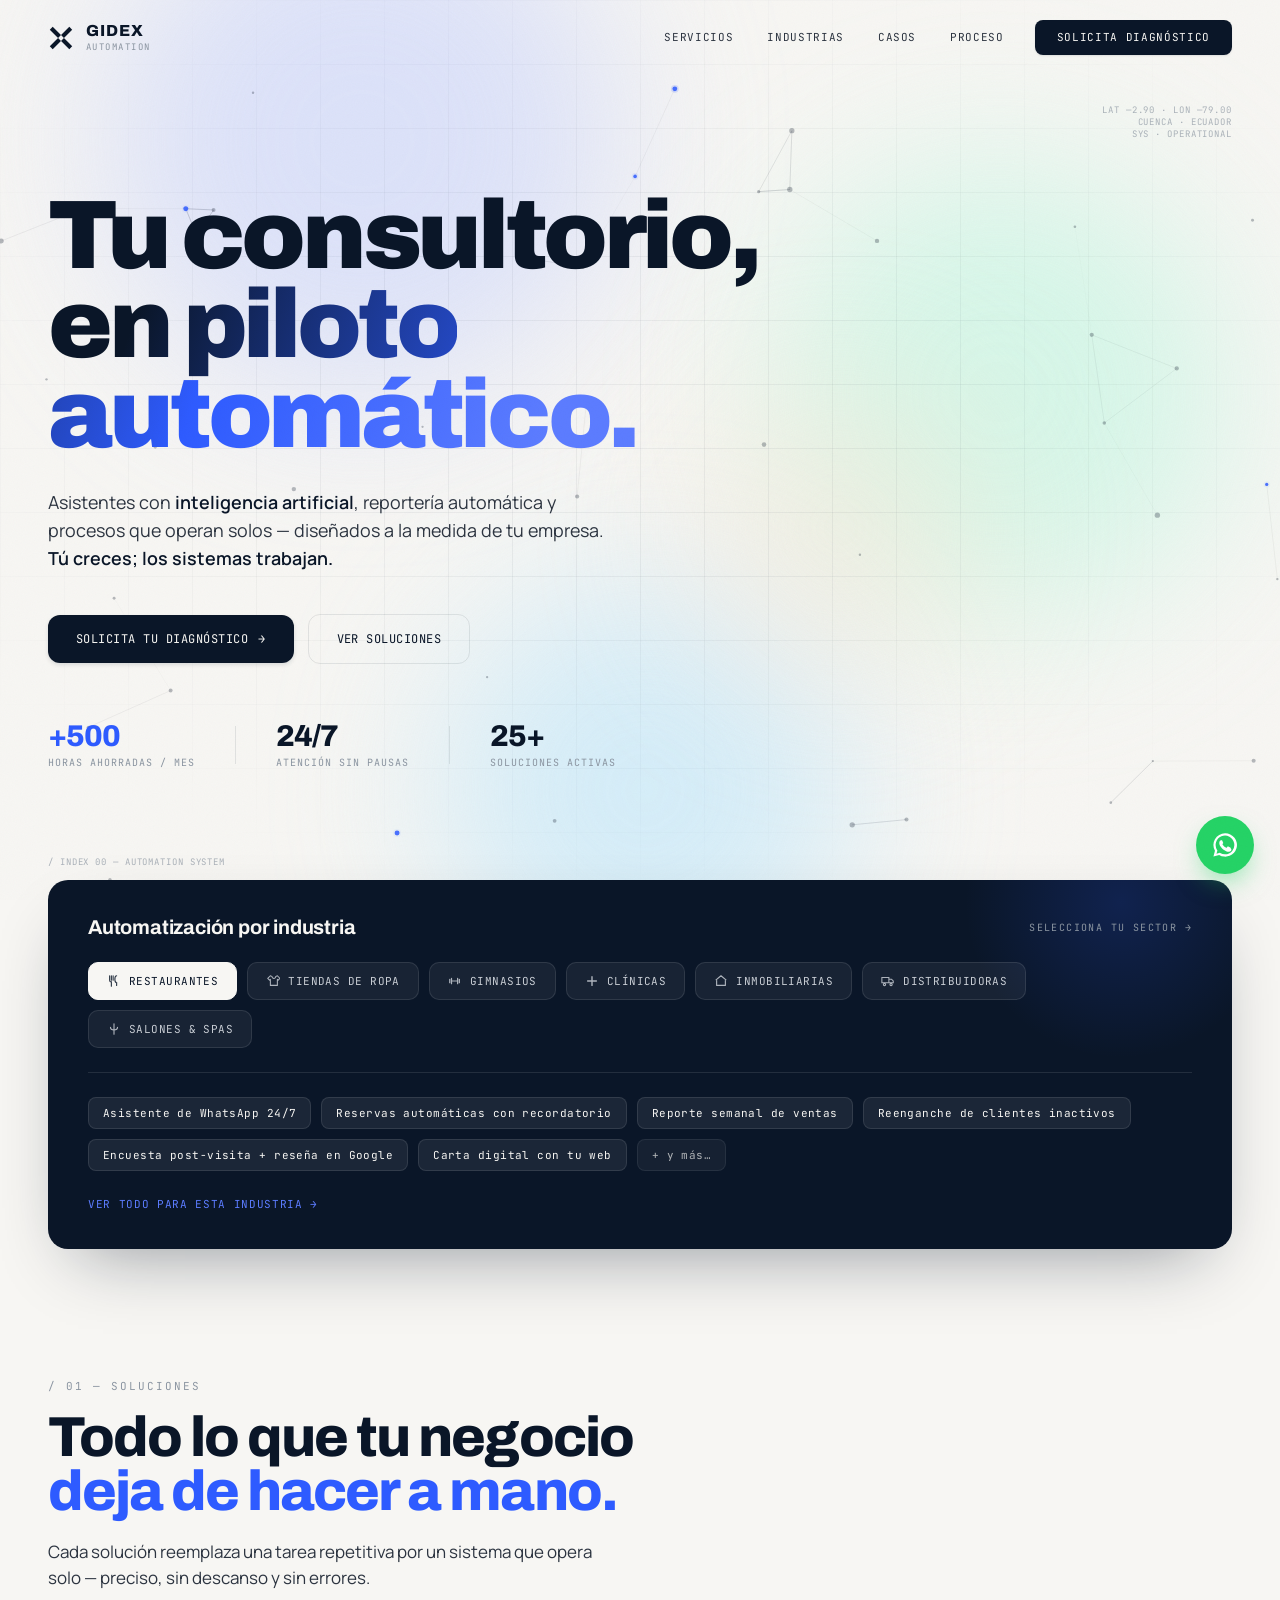
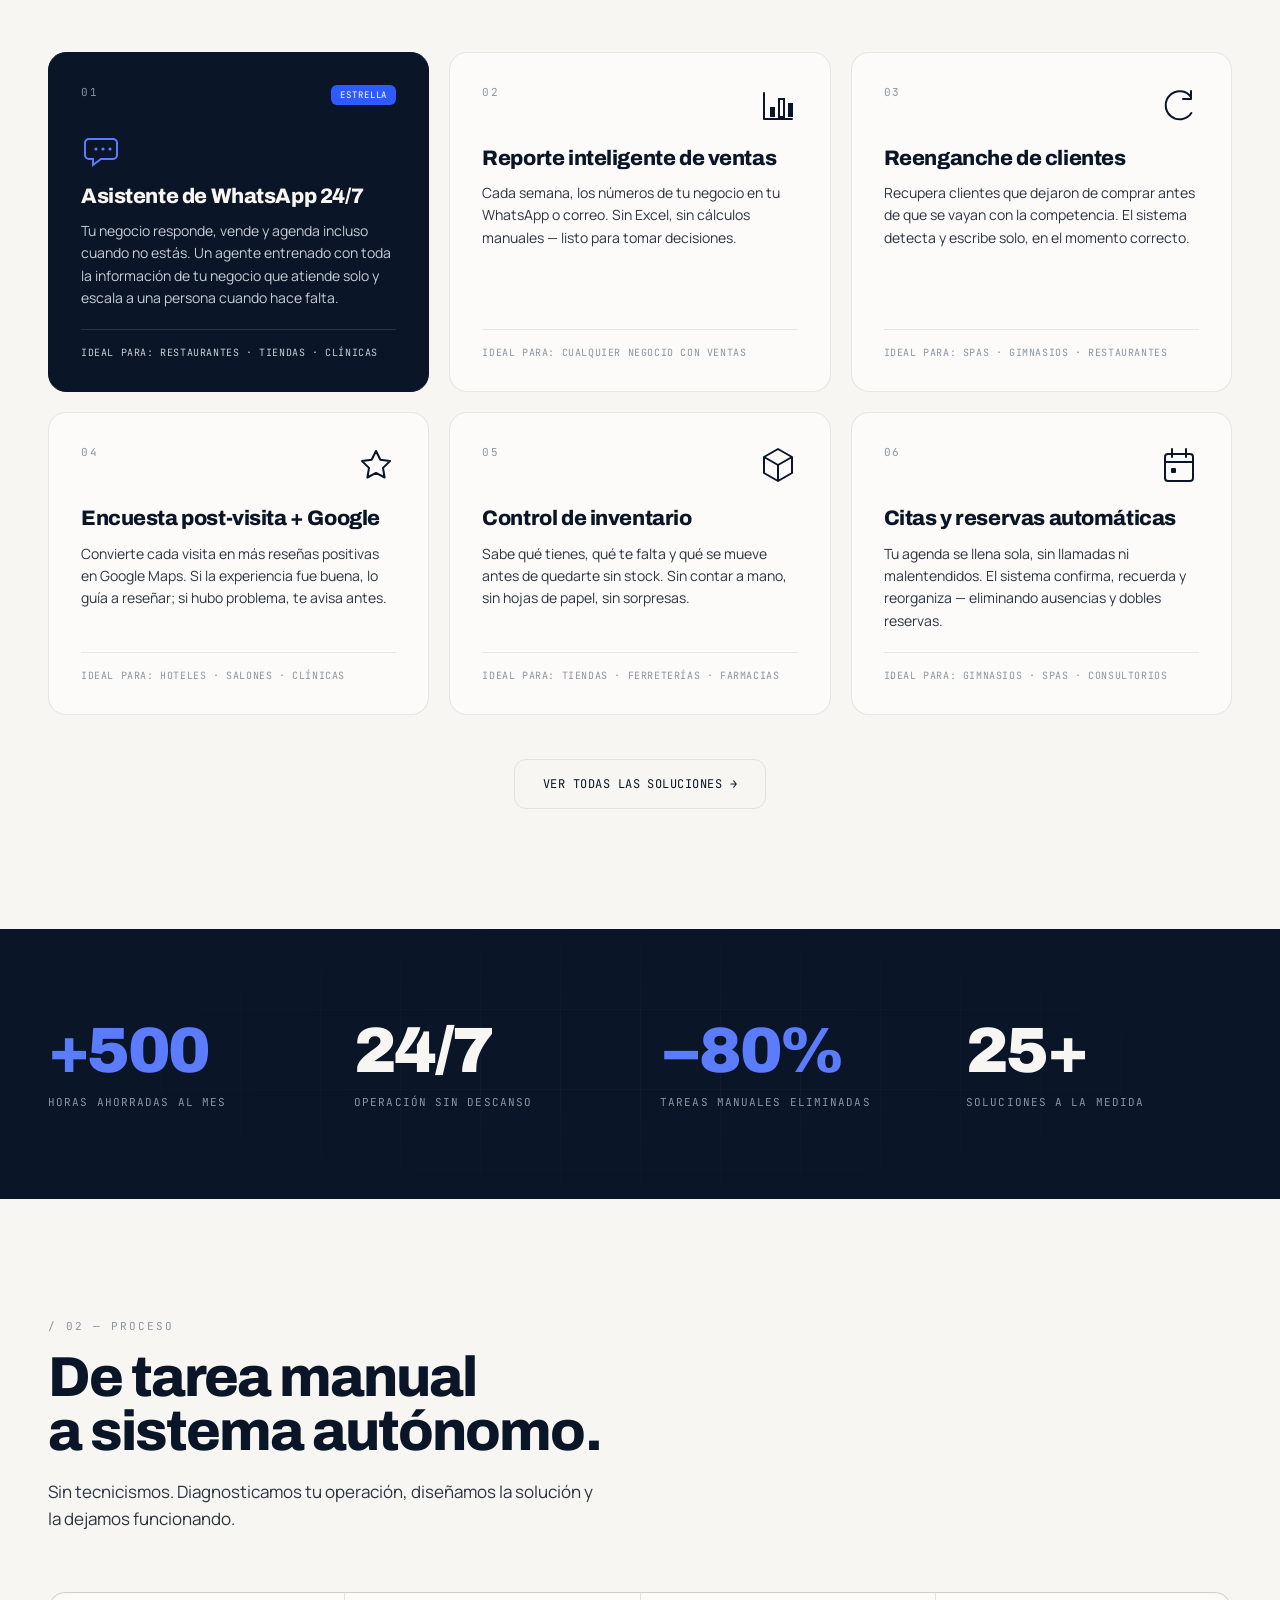
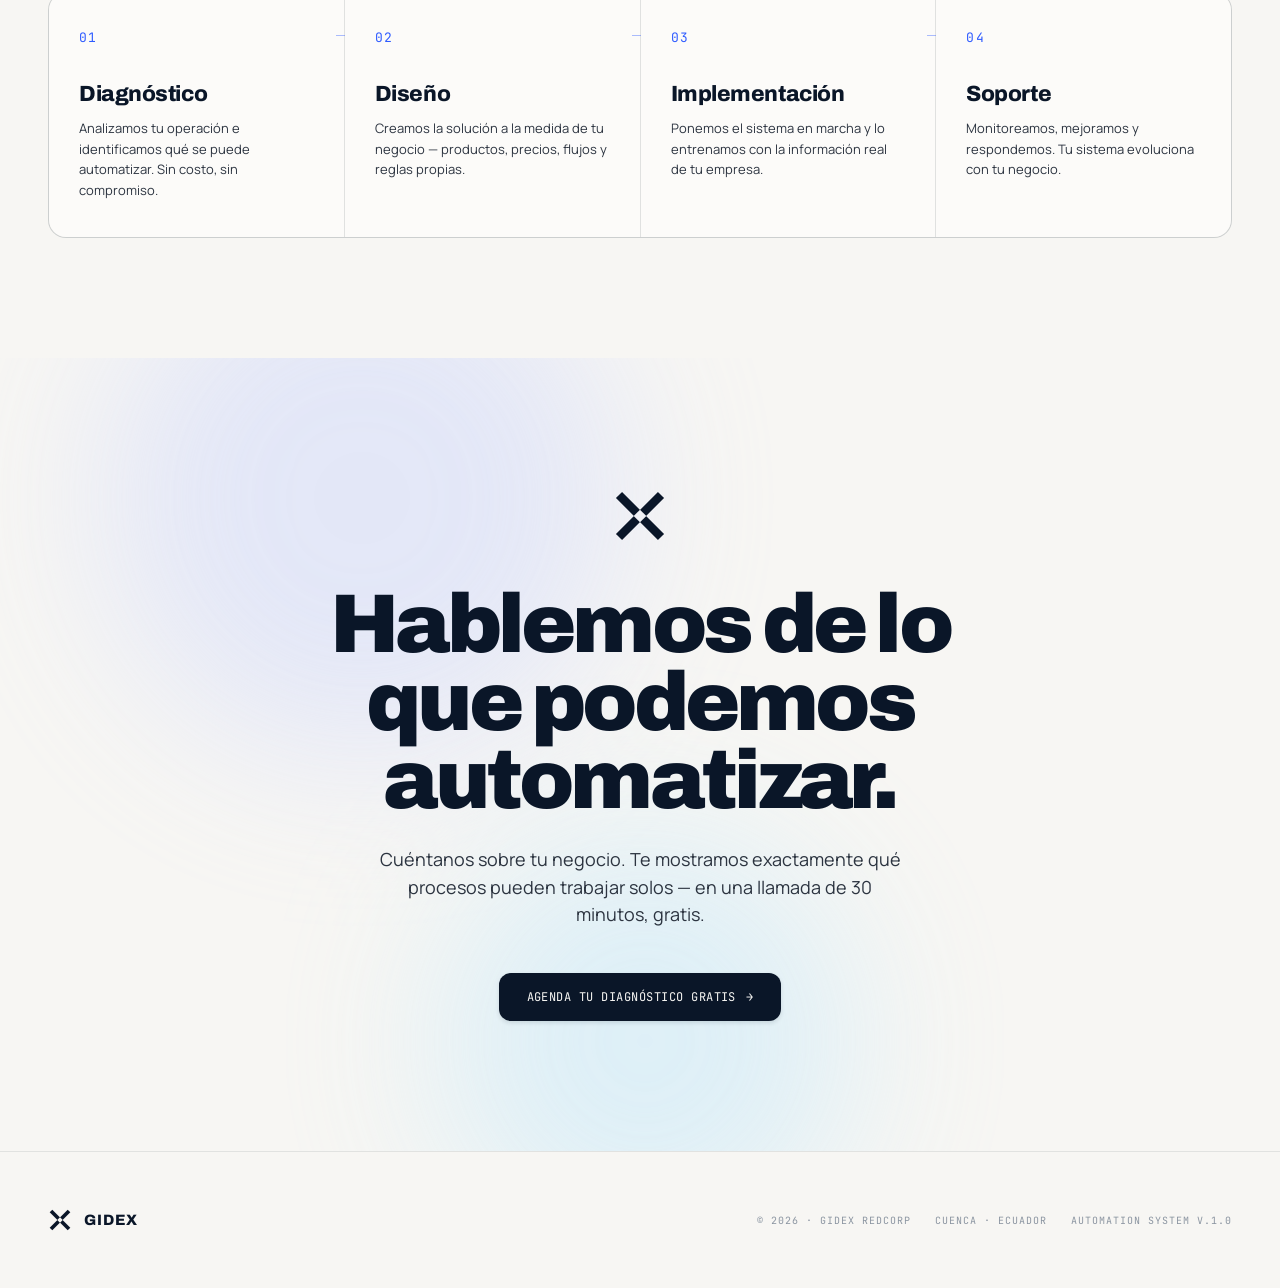
==== commit 885ef8dc: "Update favicon links with versioning" ====
--- a/index.html
+++ b/index.html
@@ -16,10 +16,10 @@
 <meta name="twitter:description" content="Asistentes con IA, reportería automática y procesos que operan solos, a la medida de tu empresa en Cuenca, Ecuador." />
 <meta name="twitter:image" content="https://app.gidex.company/assets/ogtwitter.jpg" />
 <meta name="theme-color" content="#0A1628" />
-<link rel="icon" type="image/png" sizes="32x32" href="/assets/favicon32.png" />
-<link rel="icon" type="image/png" sizes="16x16" href="/assets/favicon16.png" />
-<link rel="icon" type="image/png" sizes="192x192" href="/assets/favicon192.png" />
-<link rel="apple-touch-icon" href="/assets/appletouchicon.png" />
+<link rel="icon" type="image/png" sizes="32x32" href="/assets/favicon32.png?v=5" />
+<link rel="icon" type="image/png" sizes="16x16" href="/assets/favicon16.png?v=5" />
+<link rel="icon" type="image/png" sizes="192x192" href="/assets/favicon192.png?v=5" />
+<link rel="apple-touch-icon" href="/assets/appletouchicon.png?v=5" />
 <link rel="preconnect" href="https://fonts.googleapis.com">
 <link rel="preconnect" href="https://fonts.gstatic.com" crossorigin>
 <link href="https://fonts.googleapis.com/css2?family=Archivo:wght@500;600;700;800;900&family=Manrope:wght@300;400;500;600;700&family=JetBrains+Mono:wght@400;500&display=swap" rel="stylesheet">
--- a/assets/styles.css
+++ b/assets/styles.css
@@ -28,16 +28,72 @@
   .brand:hover svg{transform:rotate(90deg);}
   .brand .name{font-family:'Archivo',sans-serif;font-weight:800;letter-spacing:0.06em;font-size:16px;}
   .brand .sub{font-family:'JetBrains Mono',monospace;font-size:9px;letter-spacing:0.16em;color:var(--titanium);text-transform:uppercase;margin-top:2px;}
-  .nav-links{display:flex;align-items:center;gap:4px;}
-  
-  .nav-links a{display:inline-block;text-decoration:none;}
-  .nav-links button{background:none;border:none;cursor:pointer;color:var(--graphite);font-family:'JetBrains Mono',monospace;font-size:11px;letter-spacing:0.06em;text-transform:uppercase;padding:9px 15px;border-radius:8px;transition:all 0.25s var(--ease);}
-  
-  .nav-links a:hover,.nav-links button:hover{color:var(--ink);background:rgba(10,22,40,0.04);}
-  
-  .nav-links a.active,.nav-links button.active{color:var(--ink);}
-  
-  .nav-links a.active::after,.nav-links button.active::after{content:"";display:block;width:4px;height:4px;border-radius:50%;background:var(--accent);margin:3px auto 0;}
+  .nav-links{
+  display:flex;
+  align-items:center;
+  gap:4px;
+}
+
+.nav-links a,
+.nav-links button{
+  display:inline-block;
+  background:none;
+  border:none;
+  cursor:pointer;
+  color:var(--graphite);
+  font-family:'JetBrains Mono',monospace;
+  font-size:11px;
+  font-weight:400;
+  letter-spacing:0.06em;
+  text-transform:uppercase;
+  padding:9px 15px;
+  border-radius:8px;
+  transition:all 0.25s var(--ease);
+  text-decoration:none;
+  line-height:1.2;
+}
+
+.nav-links a:hover,
+.nav-links button:hover{
+  color:var(--ink);
+  background:rgba(10,22,40,0.04);
+}
+
+.nav-links a.active,
+.nav-links button.active{
+  color:var(--ink);
+}
+
+.nav-links a.active::after,
+.nav-links button.active::after{
+  content:"";
+  display:block;
+  width:4px;
+  height:4px;
+  border-radius:50%;
+  background:var(--accent);
+  margin:3px auto 0;
+}
+
+.nav-cta{
+  margin-left:12px;
+  background:var(--ink)!important;
+  color:var(--paper)!important;
+  padding:11px 22px!important;
+  border-radius:10px;
+  font-weight:500;
+  box-shadow:0 1px 2px rgba(10,22,40,0.1);
+}
+
+.nav-cta:hover{
+  background:var(--accent)!important;
+  transform:translateY(-1px);
+  box-shadow:0 8px 20px -6px rgba(46,91,255,0.5);
+}
+
+.nav-cta.active::after{
+  display:none!important;
+}
   .nav-cta{margin-left:12px;background:var(--ink)!important;color:var(--paper)!important;padding:11px 22px!important;border-radius:10px;font-weight:500;box-shadow:0 1px 2px rgba(10,22,40,0.1);}
   .nav-cta:hover{background:var(--accent)!important;transform:translateY(-1px);box-shadow:0 8px 20px -6px rgba(46,91,255,0.5);}
   .nav-cta.active::after{display:none!important;}
